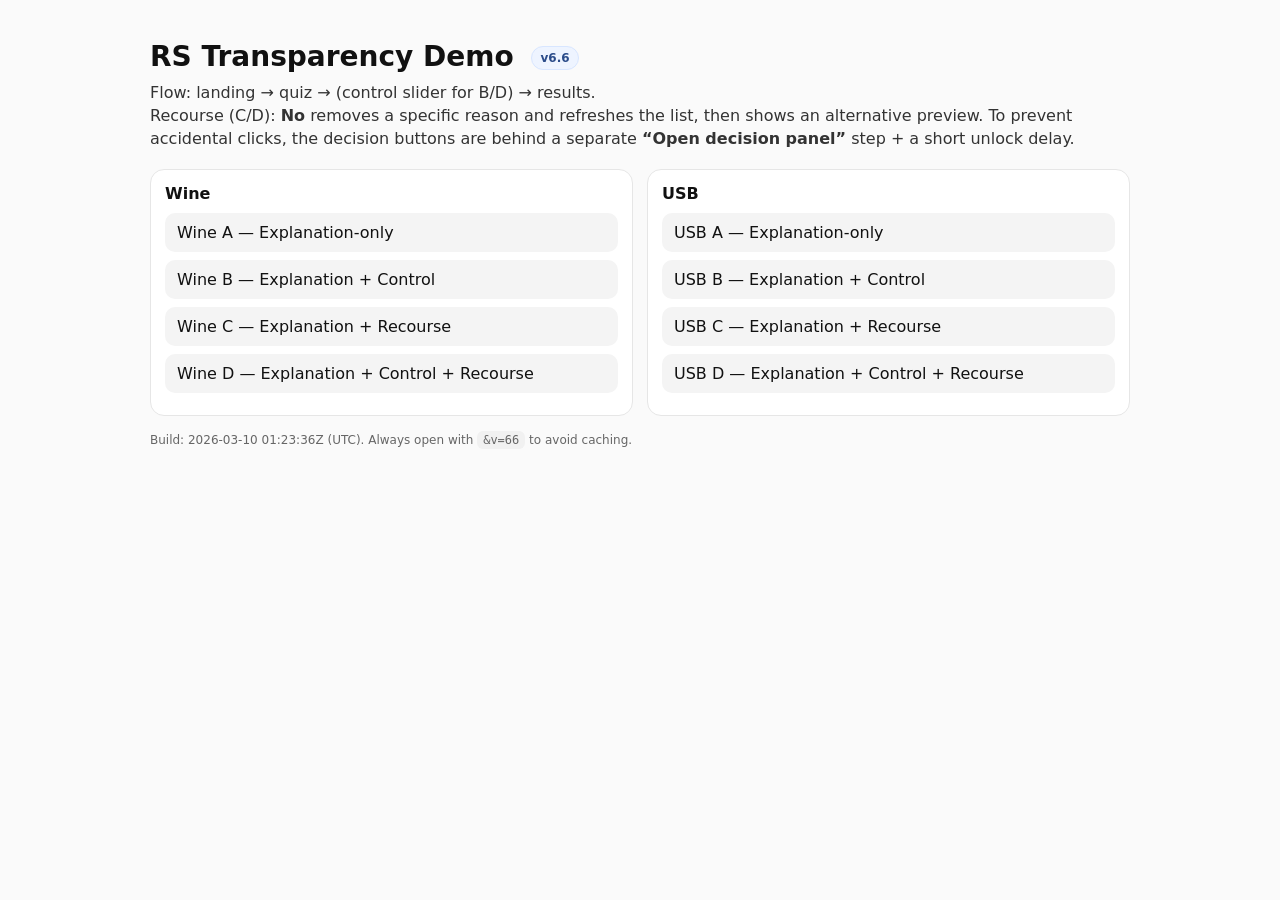
==== index.html @ 1e9b3a3a "Add files via upload" ====
<!doctype html>
<html lang="en">
<head>
  <meta charset="utf-8" />
  <meta name="viewport" content="width=device-width,initial-scale=1" />
  <title>RS Transparency Demo · v6.6</title>
  <meta http-equiv="Cache-Control" content="no-cache, no-store, must-revalidate" />
  <meta http-equiv="Pragma" content="no-cache" />
  <meta http-equiv="Expires" content="0" />
  <style>
    body{font-family:system-ui,-apple-system,Segoe UI,Roboto,Helvetica,Arial,sans-serif;margin:0;background:#fafafa;color:#111}
    .wrap{max-width:980px;margin:40px auto;padding:0 20px}
    h1{font-size:28px;margin:0 0 8px}
    p{margin:0 0 18px;color:#333;line-height:1.45}
    .grid{display:grid;grid-template-columns:repeat(auto-fit,minmax(260px,1fr));gap:14px}
    .card{background:#fff;border:1px solid #e6e6e6;border-radius:14px;padding:14px}
    .card h2{font-size:16px;margin:0 0 10px}
    a{display:block;padding:10px 12px;border-radius:10px;background:#f4f4f4;color:#111;text-decoration:none;margin:8px 0}
    a:hover{background:#ececec}
    .small{font-size:12px;color:#666;margin-top:16px;line-height:1.45}
    code{background:#f1f1f1;padding:2px 6px;border-radius:6px}
    .badge{display:inline-block;font-size:12px;background:#eef4ff;border:1px solid #d8e6ff;color:#2b4c8a;border-radius:999px;padding:4px 8px;margin-left:8px;vertical-align:middle}
  </style>
</head>
<body>
  <div class="wrap">
    <h1>RS Transparency Demo <span class="badge">v6.6</span></h1>
    <p>
      Flow: landing → quiz → (control slider for B/D) → results.<br/>
      Recourse (C/D): <b>No</b> removes a specific reason and refreshes the list, then shows an alternative preview. To prevent accidental clicks,
      the decision buttons are behind a separate <b>“Open decision panel”</b> step + a short unlock delay.
    </p>

    <div class="grid">
      <div class="card">
        <h2>Wine</h2>
        <a href="app.html?product=wine&cond=A&v=66">Wine A — Explanation-only</a>
        <a href="app.html?product=wine&cond=B&v=66">Wine B — Explanation + Control</a>
        <a href="app.html?product=wine&cond=C&v=66">Wine C — Explanation + Recourse</a>
        <a href="app.html?product=wine&cond=D&v=66">Wine D — Explanation + Control + Recourse</a>
      </div>
      <div class="card">
        <h2>USB</h2>
        <a href="app.html?product=usb&cond=A&v=66">USB A — Explanation-only</a>
        <a href="app.html?product=usb&cond=B&v=66">USB B — Explanation + Control</a>
        <a href="app.html?product=usb&cond=C&v=66">USB C — Explanation + Recourse</a>
        <a href="app.html?product=usb&cond=D&v=66">USB D — Explanation + Control + Recourse</a>
      </div>
    </div>

    <div class="small">
      Build: 2026-03-10 01:23:36Z (UTC). Always open with <code>&v=66</code> to avoid caching.
    </div>
  </div>
</body>
</html>
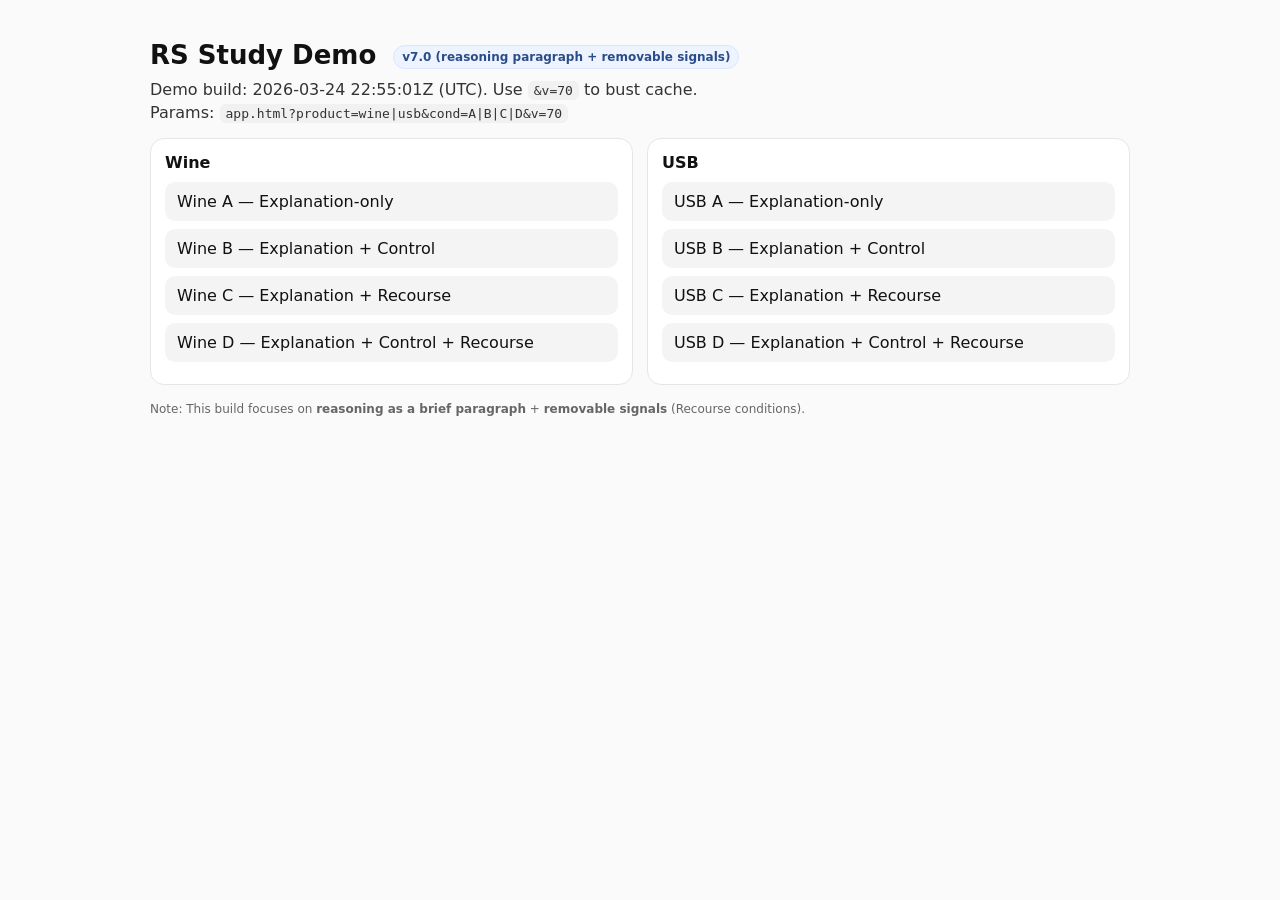
==== commit 9e0e5a9d: "Add files via upload" ====
--- a/index.html
+++ b/index.html
@@ -3,15 +3,15 @@
 <head>
   <meta charset="utf-8" />
   <meta name="viewport" content="width=device-width,initial-scale=1" />
-  <title>RS Transparency Demo · v6.6</title>
+  <title>RS Study Demo · v7.0 (reasoning paragraph + removable signals)</title>
   <meta http-equiv="Cache-Control" content="no-cache, no-store, must-revalidate" />
   <meta http-equiv="Pragma" content="no-cache" />
   <meta http-equiv="Expires" content="0" />
   <style>
     body{font-family:system-ui,-apple-system,Segoe UI,Roboto,Helvetica,Arial,sans-serif;margin:0;background:#fafafa;color:#111}
     .wrap{max-width:980px;margin:40px auto;padding:0 20px}
-    h1{font-size:28px;margin:0 0 8px}
-    p{margin:0 0 18px;color:#333;line-height:1.45}
+    h1{font-size:26px;margin:0 0 8px}
+    p{margin:0 0 14px;color:#333;line-height:1.45}
     .grid{display:grid;grid-template-columns:repeat(auto-fit,minmax(260px,1fr));gap:14px}
     .card{background:#fff;border:1px solid #e6e6e6;border-radius:14px;padding:14px}
     .card h2{font-size:16px;margin:0 0 10px}
@@ -24,32 +24,31 @@
 </head>
 <body>
   <div class="wrap">
-    <h1>RS Transparency Demo <span class="badge">v6.6</span></h1>
+    <h1>RS Study Demo <span class="badge">v7.0 (reasoning paragraph + removable signals)</span></h1>
     <p>
-      Flow: landing → quiz → (control slider for B/D) → results.<br/>
-      Recourse (C/D): <b>No</b> removes a specific reason and refreshes the list, then shows an alternative preview. To prevent accidental clicks,
-      the decision buttons are behind a separate <b>“Open decision panel”</b> step + a short unlock delay.
+      Demo build: 2026-03-24 22:55:01Z (UTC). Use <code>&v=70</code> to bust cache.
+      <br/>Params: <code>app.html?product=wine|usb&cond=A|B|C|D&v=70</code>
     </p>
 
     <div class="grid">
       <div class="card">
         <h2>Wine</h2>
-        <a href="app.html?product=wine&cond=A&v=66">Wine A — Explanation-only</a>
-        <a href="app.html?product=wine&cond=B&v=66">Wine B — Explanation + Control</a>
-        <a href="app.html?product=wine&cond=C&v=66">Wine C — Explanation + Recourse</a>
-        <a href="app.html?product=wine&cond=D&v=66">Wine D — Explanation + Control + Recourse</a>
+        <a href="app.html?product=wine&cond=A&v=70">Wine A — Explanation-only</a>
+        <a href="app.html?product=wine&cond=B&v=70">Wine B — Explanation + Control</a>
+        <a href="app.html?product=wine&cond=C&v=70">Wine C — Explanation + Recourse</a>
+        <a href="app.html?product=wine&cond=D&v=70">Wine D — Explanation + Control + Recourse</a>
       </div>
       <div class="card">
         <h2>USB</h2>
-        <a href="app.html?product=usb&cond=A&v=66">USB A — Explanation-only</a>
-        <a href="app.html?product=usb&cond=B&v=66">USB B — Explanation + Control</a>
-        <a href="app.html?product=usb&cond=C&v=66">USB C — Explanation + Recourse</a>
-        <a href="app.html?product=usb&cond=D&v=66">USB D — Explanation + Control + Recourse</a>
+        <a href="app.html?product=usb&cond=A&v=70">USB A — Explanation-only</a>
+        <a href="app.html?product=usb&cond=B&v=70">USB B — Explanation + Control</a>
+        <a href="app.html?product=usb&cond=C&v=70">USB C — Explanation + Recourse</a>
+        <a href="app.html?product=usb&cond=D&v=70">USB D — Explanation + Control + Recourse</a>
       </div>
     </div>
 
     <div class="small">
-      Build: 2026-03-10 01:23:36Z (UTC). Always open with <code>&v=66</code> to avoid caching.
+      Note: This build focuses on <b>reasoning as a brief paragraph</b> + <b>removable signals</b> (Recourse conditions).
     </div>
   </div>
 </body>
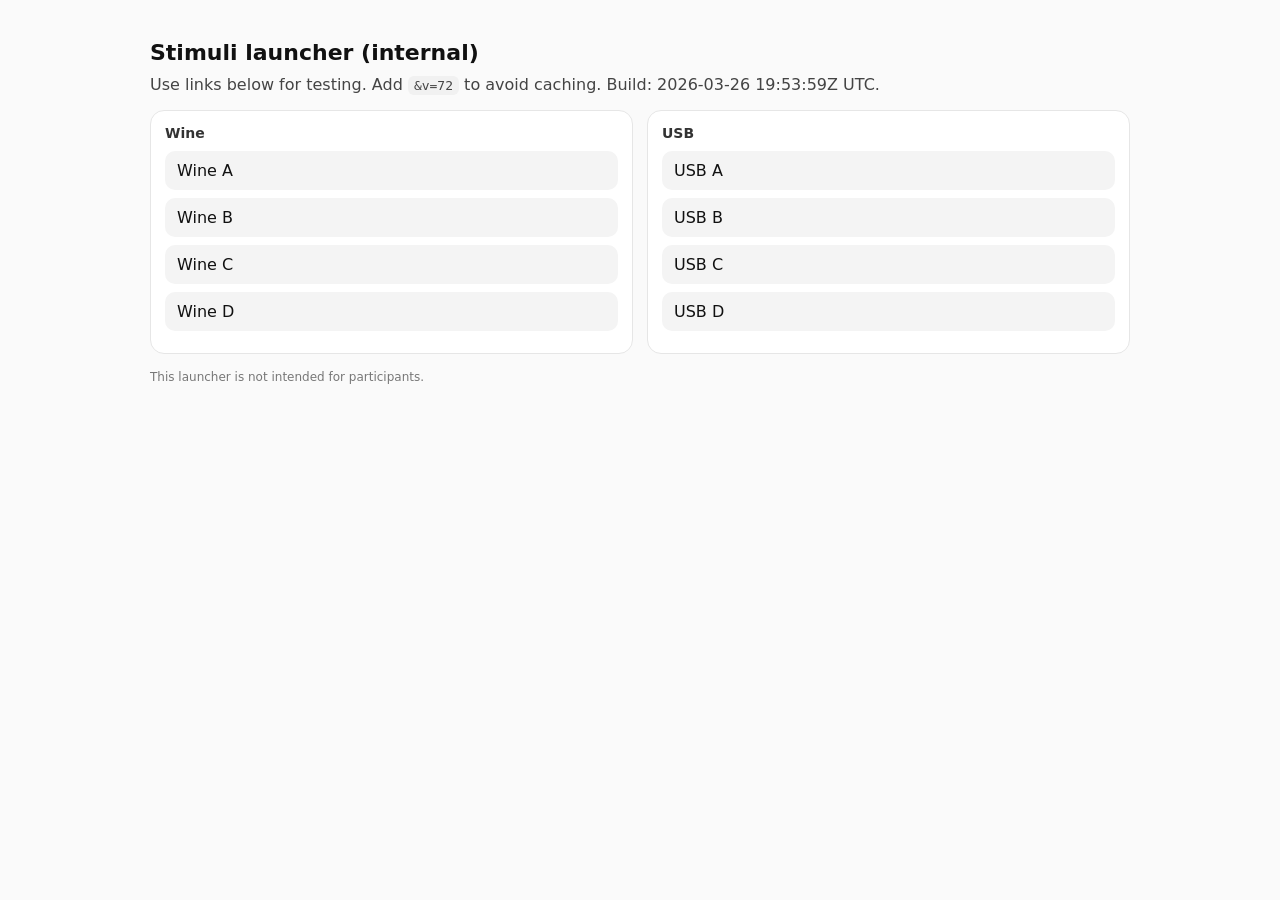
==== commit 2d66734c: "Add files via upload" ====
--- a/index.html
+++ b/index.html
@@ -3,53 +3,47 @@
 <head>
   <meta charset="utf-8" />
   <meta name="viewport" content="width=device-width,initial-scale=1" />
-  <title>RS Study Demo · v7.0 (reasoning paragraph + removable signals)</title>
+  <title>Stimuli Launcher</title>
   <meta http-equiv="Cache-Control" content="no-cache, no-store, must-revalidate" />
   <meta http-equiv="Pragma" content="no-cache" />
   <meta http-equiv="Expires" content="0" />
   <style>
     body{font-family:system-ui,-apple-system,Segoe UI,Roboto,Helvetica,Arial,sans-serif;margin:0;background:#fafafa;color:#111}
     .wrap{max-width:980px;margin:40px auto;padding:0 20px}
-    h1{font-size:26px;margin:0 0 8px}
-    p{margin:0 0 14px;color:#333;line-height:1.45}
+    h1{font-size:22px;margin:0 0 8px}
+    p{margin:0 0 14px;color:#444;line-height:1.45}
     .grid{display:grid;grid-template-columns:repeat(auto-fit,minmax(260px,1fr));gap:14px}
     .card{background:#fff;border:1px solid #e6e6e6;border-radius:14px;padding:14px}
-    .card h2{font-size:16px;margin:0 0 10px}
+    .card h2{font-size:14px;margin:0 0 10px;color:#333}
     a{display:block;padding:10px 12px;border-radius:10px;background:#f4f4f4;color:#111;text-decoration:none;margin:8px 0}
     a:hover{background:#ececec}
-    .small{font-size:12px;color:#666;margin-top:16px;line-height:1.45}
+    .small{font-size:12px;color:#777;margin-top:16px}
     code{background:#f1f1f1;padding:2px 6px;border-radius:6px}
-    .badge{display:inline-block;font-size:12px;background:#eef4ff;border:1px solid #d8e6ff;color:#2b4c8a;border-radius:999px;padding:4px 8px;margin-left:8px;vertical-align:middle}
   </style>
 </head>
 <body>
   <div class="wrap">
-    <h1>RS Study Demo <span class="badge">v7.0 (reasoning paragraph + removable signals)</span></h1>
-    <p>
-      Demo build: 2026-03-24 22:55:01Z (UTC). Use <code>&v=70</code> to bust cache.
-      <br/>Params: <code>app.html?product=wine|usb&cond=A|B|C|D&v=70</code>
-    </p>
+    <h1>Stimuli launcher (internal)</h1>
+    <p>Use links below for testing. Add <code>&v=72</code> to avoid caching. Build: 2026-03-26 19:53:59Z UTC.</p>
 
     <div class="grid">
       <div class="card">
         <h2>Wine</h2>
-        <a href="app.html?product=wine&cond=A&v=70">Wine A — Explanation-only</a>
-        <a href="app.html?product=wine&cond=B&v=70">Wine B — Explanation + Control</a>
-        <a href="app.html?product=wine&cond=C&v=70">Wine C — Explanation + Recourse</a>
-        <a href="app.html?product=wine&cond=D&v=70">Wine D — Explanation + Control + Recourse</a>
+        <a href="app.html?product=wine&cond=A&v=72">Wine A</a>
+        <a href="app.html?product=wine&cond=B&v=72">Wine B</a>
+        <a href="app.html?product=wine&cond=C&v=72">Wine C</a>
+        <a href="app.html?product=wine&cond=D&v=72">Wine D</a>
       </div>
       <div class="card">
         <h2>USB</h2>
-        <a href="app.html?product=usb&cond=A&v=70">USB A — Explanation-only</a>
-        <a href="app.html?product=usb&cond=B&v=70">USB B — Explanation + Control</a>
-        <a href="app.html?product=usb&cond=C&v=70">USB C — Explanation + Recourse</a>
-        <a href="app.html?product=usb&cond=D&v=70">USB D — Explanation + Control + Recourse</a>
+        <a href="app.html?product=usb&cond=A&v=72">USB A</a>
+        <a href="app.html?product=usb&cond=B&v=72">USB B</a>
+        <a href="app.html?product=usb&cond=C&v=72">USB C</a>
+        <a href="app.html?product=usb&cond=D&v=72">USB D</a>
       </div>
     </div>
 
-    <div class="small">
-      Note: This build focuses on <b>reasoning as a brief paragraph</b> + <b>removable signals</b> (Recourse conditions).
-    </div>
+    <div class="small">This launcher is not intended for participants.</div>
   </div>
 </body>
 </html>
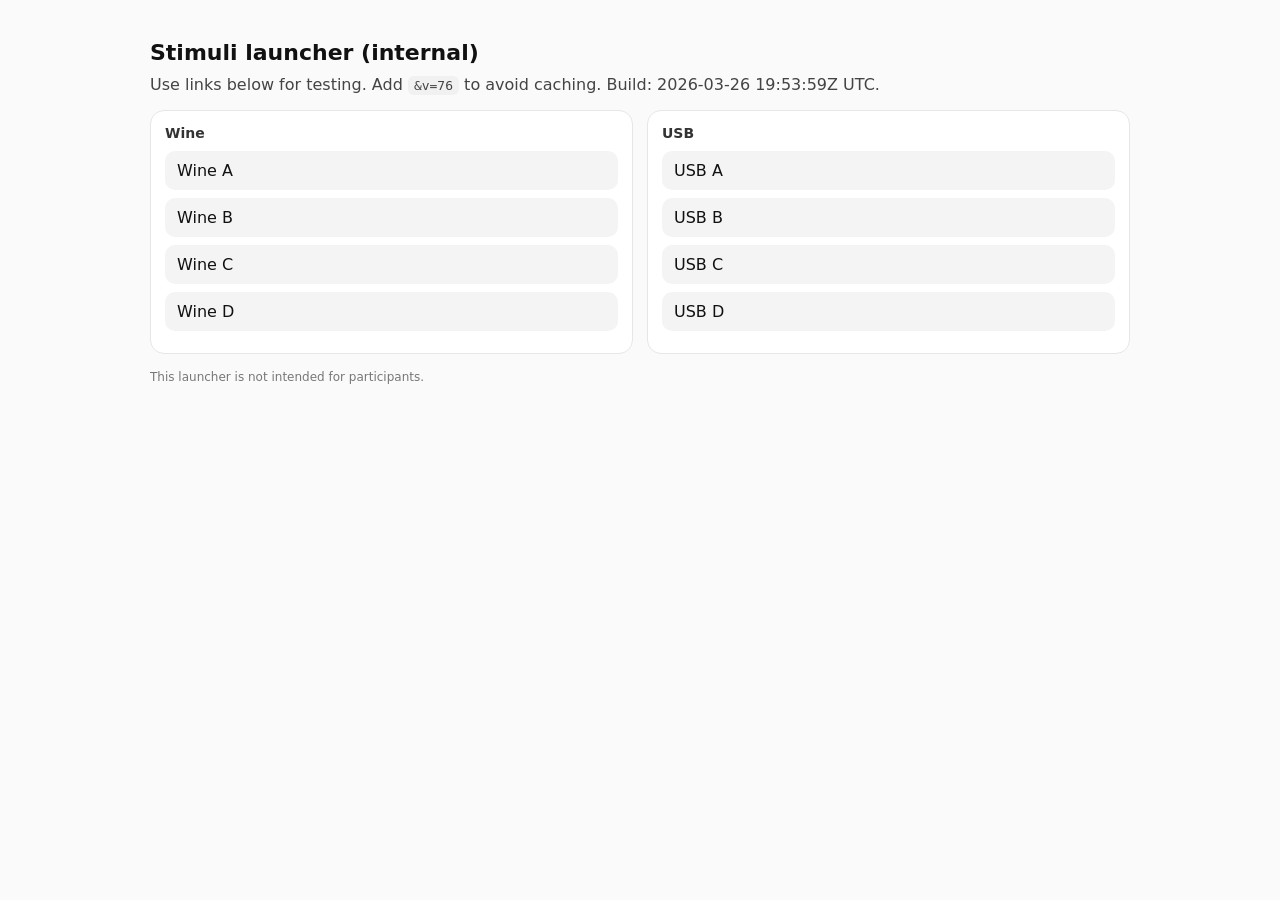
==== commit 43803e35: "Add files via upload" ====
--- a/index.html
+++ b/index.html
@@ -24,22 +24,22 @@
 <body>
   <div class="wrap">
     <h1>Stimuli launcher (internal)</h1>
-    <p>Use links below for testing. Add <code>&v=72</code> to avoid caching. Build: 2026-03-26 19:53:59Z UTC.</p>
+    <p>Use links below for testing. Add <code>&v=76</code> to avoid caching. Build: 2026-03-26 19:53:59Z UTC.</p>
 
     <div class="grid">
       <div class="card">
         <h2>Wine</h2>
-        <a href="app.html?product=wine&cond=A&v=72">Wine A</a>
-        <a href="app.html?product=wine&cond=B&v=72">Wine B</a>
-        <a href="app.html?product=wine&cond=C&v=72">Wine C</a>
-        <a href="app.html?product=wine&cond=D&v=72">Wine D</a>
+        <a href="app.html?product=wine&cond=A&v=76">Wine A</a>
+        <a href="app.html?product=wine&cond=B&v=76">Wine B</a>
+        <a href="app.html?product=wine&cond=C&v=76">Wine C</a>
+        <a href="app.html?product=wine&cond=D&v=76">Wine D</a>
       </div>
       <div class="card">
         <h2>USB</h2>
-        <a href="app.html?product=usb&cond=A&v=72">USB A</a>
-        <a href="app.html?product=usb&cond=B&v=72">USB B</a>
-        <a href="app.html?product=usb&cond=C&v=72">USB C</a>
-        <a href="app.html?product=usb&cond=D&v=72">USB D</a>
+        <a href="app.html?product=usb&cond=A&v=76">USB A</a>
+        <a href="app.html?product=usb&cond=B&v=76">USB B</a>
+        <a href="app.html?product=usb&cond=C&v=76">USB C</a>
+        <a href="app.html?product=usb&cond=D&v=76">USB D</a>
       </div>
     </div>
 
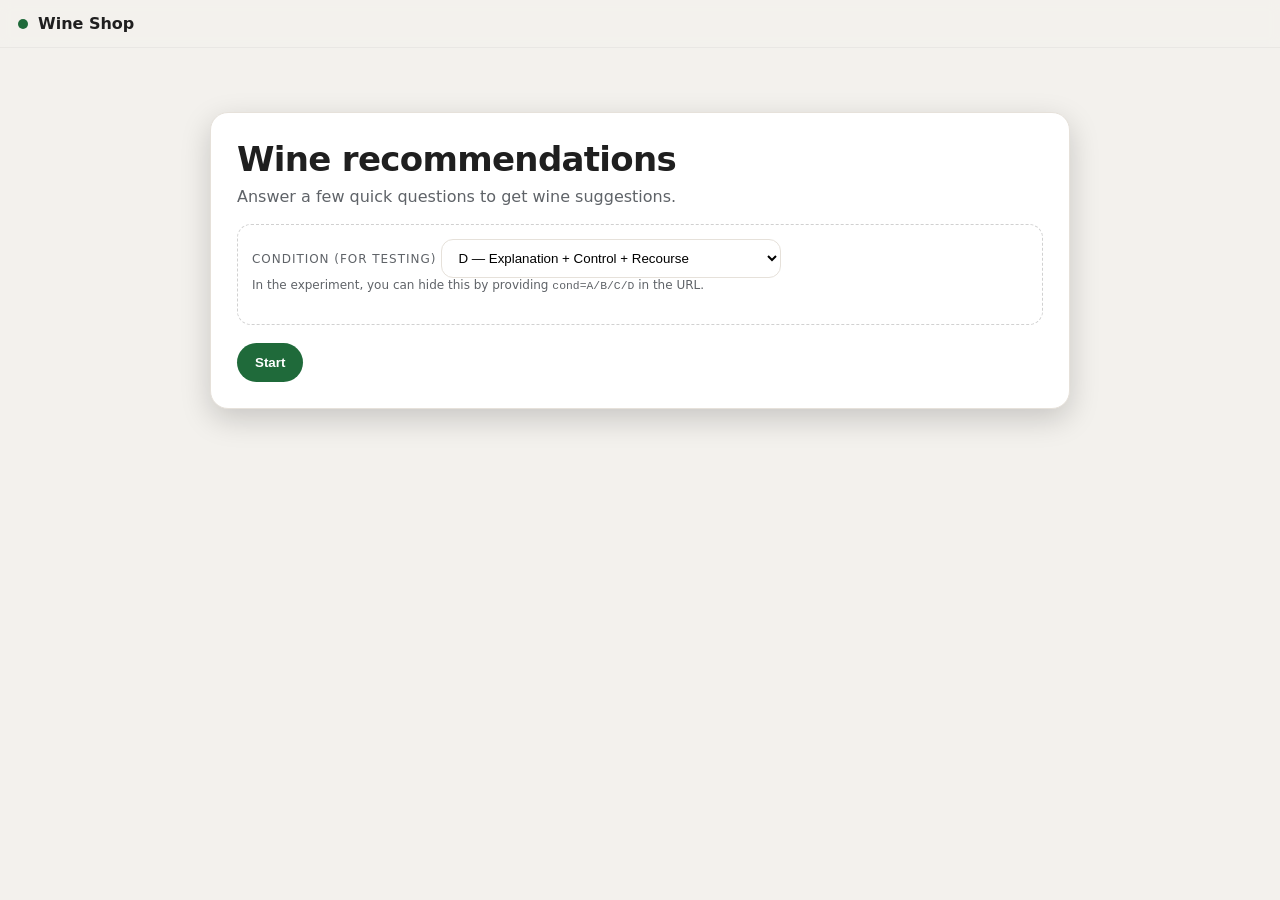
==== commit 7cdce888: "Add files via upload" ====
--- a/index.html
+++ b/index.html
@@ -2,48 +2,15 @@
 <html lang="en">
 <head>
   <meta charset="utf-8" />
-  <meta name="viewport" content="width=device-width,initial-scale=1" />
-  <title>Stimuli Launcher</title>
-  <meta http-equiv="Cache-Control" content="no-cache, no-store, must-revalidate" />
-  <meta http-equiv="Pragma" content="no-cache" />
-  <meta http-equiv="Expires" content="0" />
+  <meta name="viewport" content="width=device-width, initial-scale=1" />
+  <title>Wine recommendations</title>
+  <meta http-equiv="refresh" content="0; url=app.html" />
   <style>
-    body{font-family:system-ui,-apple-system,Segoe UI,Roboto,Helvetica,Arial,sans-serif;margin:0;background:#fafafa;color:#111}
-    .wrap{max-width:980px;margin:40px auto;padding:0 20px}
-    h1{font-size:22px;margin:0 0 8px}
-    p{margin:0 0 14px;color:#444;line-height:1.45}
-    .grid{display:grid;grid-template-columns:repeat(auto-fit,minmax(260px,1fr));gap:14px}
-    .card{background:#fff;border:1px solid #e6e6e6;border-radius:14px;padding:14px}
-    .card h2{font-size:14px;margin:0 0 10px;color:#333}
-    a{display:block;padding:10px 12px;border-radius:10px;background:#f4f4f4;color:#111;text-decoration:none;margin:8px 0}
-    a:hover{background:#ececec}
-    .small{font-size:12px;color:#777;margin-top:16px}
-    code{background:#f1f1f1;padding:2px 6px;border-radius:6px}
+    body{font-family:system-ui,-apple-system,Segoe UI,Roboto,Helvetica,Arial,sans-serif;padding:24px;line-height:1.4}
+    a{color:#0b57d0}
   </style>
 </head>
 <body>
-  <div class="wrap">
-    <h1>Stimuli launcher (internal)</h1>
-    <p>Use links below for testing. Add <code>&v=76</code> to avoid caching. Build: 2026-03-26 19:53:59Z UTC.</p>
-
-    <div class="grid">
-      <div class="card">
-        <h2>Wine</h2>
-        <a href="app.html?product=wine&cond=A&v=76">Wine A</a>
-        <a href="app.html?product=wine&cond=B&v=76">Wine B</a>
-        <a href="app.html?product=wine&cond=C&v=76">Wine C</a>
-        <a href="app.html?product=wine&cond=D&v=76">Wine D</a>
-      </div>
-      <div class="card">
-        <h2>USB</h2>
-        <a href="app.html?product=usb&cond=A&v=76">USB A</a>
-        <a href="app.html?product=usb&cond=B&v=76">USB B</a>
-        <a href="app.html?product=usb&cond=C&v=76">USB C</a>
-        <a href="app.html?product=usb&cond=D&v=76">USB D</a>
-      </div>
-    </div>
-
-    <div class="small">This launcher is not intended for participants.</div>
-  </div>
+  <p>Redirecting to <a href="app.html">app.html</a>…</p>
 </body>
 </html>
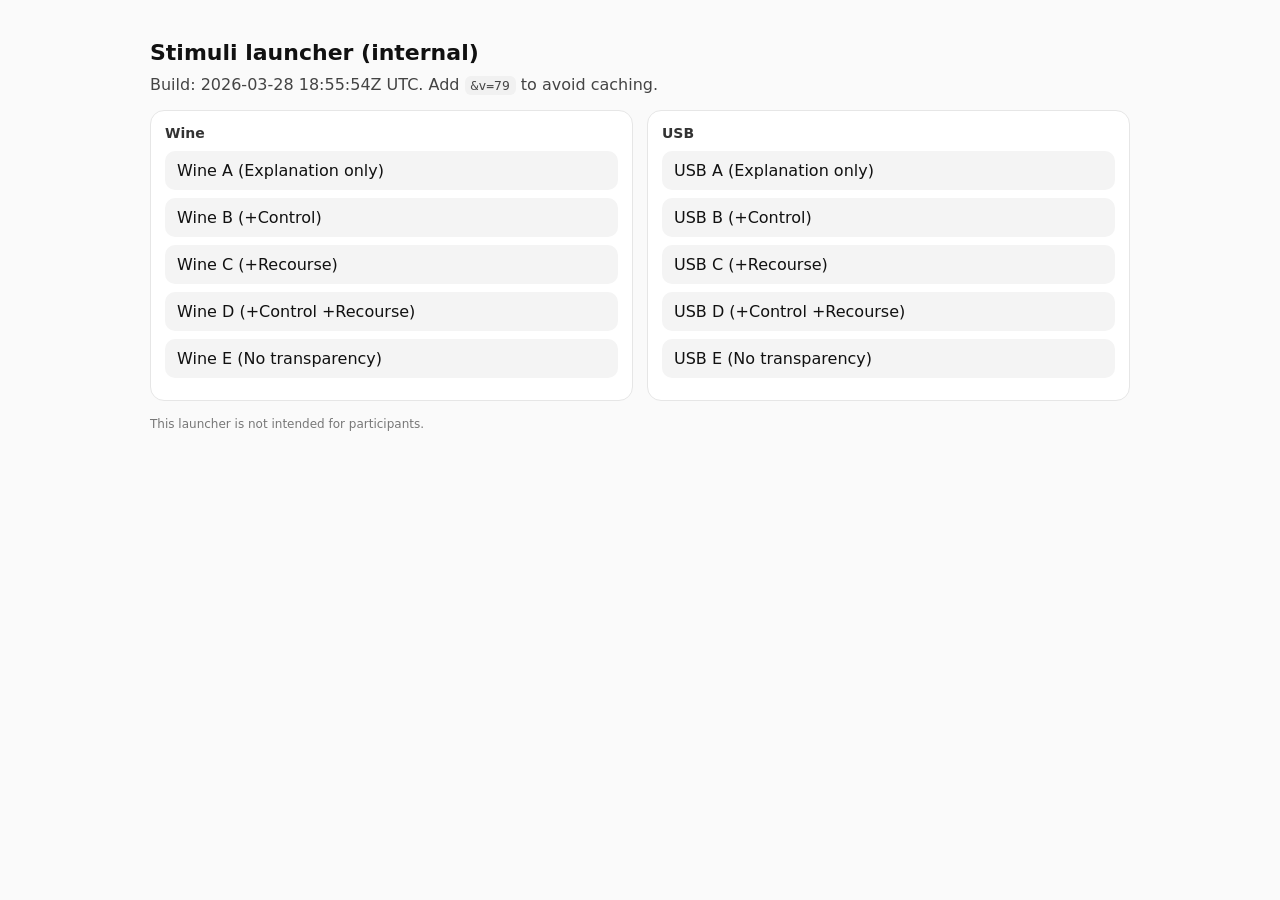
==== commit a06735cb: "Add files via upload" ====
--- a/index.html
+++ b/index.html
@@ -2,15 +2,50 @@
 <html lang="en">
 <head>
   <meta charset="utf-8" />
-  <meta name="viewport" content="width=device-width, initial-scale=1" />
-  <title>Wine recommendations</title>
-  <meta http-equiv="refresh" content="0; url=app.html" />
+  <meta name="viewport" content="width=device-width,initial-scale=1" />
+  <title>Stimuli launcher</title>
+  <meta http-equiv="Cache-Control" content="no-cache, no-store, must-revalidate" />
+  <meta http-equiv="Pragma" content="no-cache" />
+  <meta http-equiv="Expires" content="0" />
   <style>
-    body{font-family:system-ui,-apple-system,Segoe UI,Roboto,Helvetica,Arial,sans-serif;padding:24px;line-height:1.4}
-    a{color:#0b57d0}
+    body{font-family:system-ui,-apple-system,Segoe UI,Roboto,Helvetica,Arial,sans-serif;margin:0;background:#fafafa;color:#111}
+    .wrap{max-width:980px;margin:40px auto;padding:0 20px}
+    h1{font-size:22px;margin:0 0 8px}
+    p{margin:0 0 14px;color:#444;line-height:1.45}
+    .grid{display:grid;grid-template-columns:repeat(auto-fit,minmax(260px,1fr));gap:14px}
+    .card{background:#fff;border:1px solid #e6e6e6;border-radius:14px;padding:14px}
+    .card h2{font-size:14px;margin:0 0 10px;color:#333}
+    a{display:block;padding:10px 12px;border-radius:10px;background:#f4f4f4;color:#111;text-decoration:none;margin:8px 0}
+    a:hover{background:#ececec}
+    .small{font-size:12px;color:#777;margin-top:16px}
+    code{background:#f1f1f1;padding:2px 6px;border-radius:6px}
   </style>
 </head>
 <body>
-  <p>Redirecting to <a href="app.html">app.html</a>…</p>
+  <div class="wrap">
+    <h1>Stimuli launcher (internal)</h1>
+    <p>Build: 2026-03-28 18:55:54Z UTC. Add <code>&v=79</code> to avoid caching.</p>
+
+    <div class="grid">
+      <div class="card">
+        <h2>Wine</h2>
+        <a href="app.html?product=wine&cond=A&v=79">Wine A (Explanation only)</a>
+        <a href="app.html?product=wine&cond=B&v=79">Wine B (+Control)</a>
+        <a href="app.html?product=wine&cond=C&v=79">Wine C (+Recourse)</a>
+        <a href="app.html?product=wine&cond=D&v=79">Wine D (+Control +Recourse)</a>
+        <a href="app.html?product=wine&cond=E&v=79">Wine E (No transparency)</a>
+      </div>
+      <div class="card">
+        <h2>USB</h2>
+        <a href="app.html?product=usb&cond=A&v=79">USB A (Explanation only)</a>
+        <a href="app.html?product=usb&cond=B&v=79">USB B (+Control)</a>
+        <a href="app.html?product=usb&cond=C&v=79">USB C (+Recourse)</a>
+        <a href="app.html?product=usb&cond=D&v=79">USB D (+Control +Recourse)</a>
+        <a href="app.html?product=usb&cond=E&v=79">USB E (No transparency)</a>
+      </div>
+    </div>
+
+    <div class="small">This launcher is not intended for participants.</div>
+  </div>
 </body>
 </html>
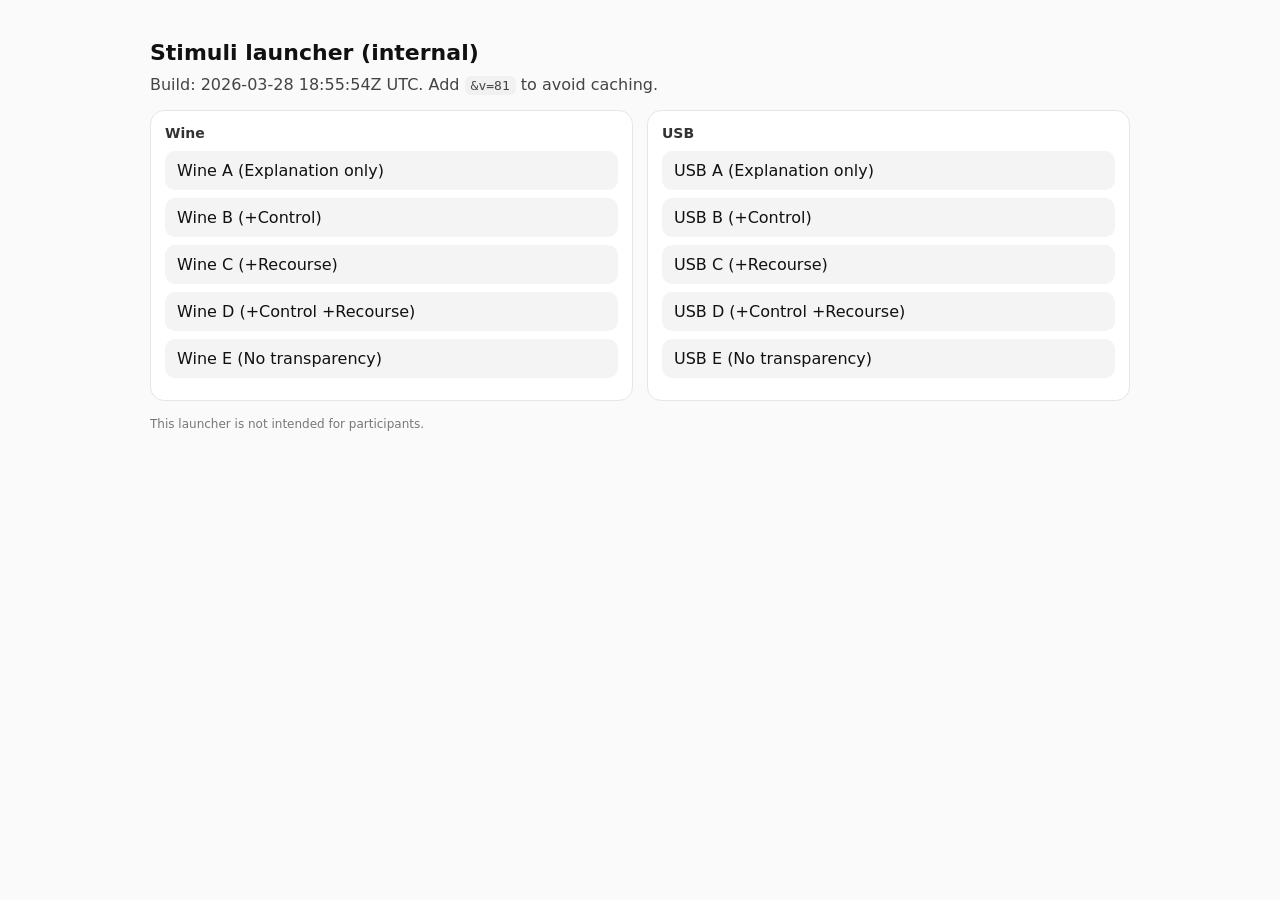
==== commit 88433fac: "Add files via upload" ====
--- a/index.html
+++ b/index.html
@@ -24,24 +24,24 @@
 <body>
   <div class="wrap">
     <h1>Stimuli launcher (internal)</h1>
-    <p>Build: 2026-03-28 18:55:54Z UTC. Add <code>&v=79</code> to avoid caching.</p>
+    <p>Build: 2026-03-28 18:55:54Z UTC. Add <code>&v=81</code> to avoid caching.</p>
 
     <div class="grid">
       <div class="card">
         <h2>Wine</h2>
-        <a href="app.html?product=wine&cond=A&v=79">Wine A (Explanation only)</a>
-        <a href="app.html?product=wine&cond=B&v=79">Wine B (+Control)</a>
-        <a href="app.html?product=wine&cond=C&v=79">Wine C (+Recourse)</a>
-        <a href="app.html?product=wine&cond=D&v=79">Wine D (+Control +Recourse)</a>
-        <a href="app.html?product=wine&cond=E&v=79">Wine E (No transparency)</a>
+        <a href="app.html?product=wine&cond=A&v=81">Wine A (Explanation only)</a>
+        <a href="app.html?product=wine&cond=B&v=81">Wine B (+Control)</a>
+        <a href="app.html?product=wine&cond=C&v=81">Wine C (+Recourse)</a>
+        <a href="app.html?product=wine&cond=D&v=81">Wine D (+Control +Recourse)</a>
+        <a href="app.html?product=wine&cond=E&v=81">Wine E (No transparency)</a>
       </div>
       <div class="card">
         <h2>USB</h2>
-        <a href="app.html?product=usb&cond=A&v=79">USB A (Explanation only)</a>
-        <a href="app.html?product=usb&cond=B&v=79">USB B (+Control)</a>
-        <a href="app.html?product=usb&cond=C&v=79">USB C (+Recourse)</a>
-        <a href="app.html?product=usb&cond=D&v=79">USB D (+Control +Recourse)</a>
-        <a href="app.html?product=usb&cond=E&v=79">USB E (No transparency)</a>
+        <a href="app.html?product=usb&cond=A&v=81">USB A (Explanation only)</a>
+        <a href="app.html?product=usb&cond=B&v=81">USB B (+Control)</a>
+        <a href="app.html?product=usb&cond=C&v=81">USB C (+Recourse)</a>
+        <a href="app.html?product=usb&cond=D&v=81">USB D (+Control +Recourse)</a>
+        <a href="app.html?product=usb&cond=E&v=81">USB E (No transparency)</a>
       </div>
     </div>
 
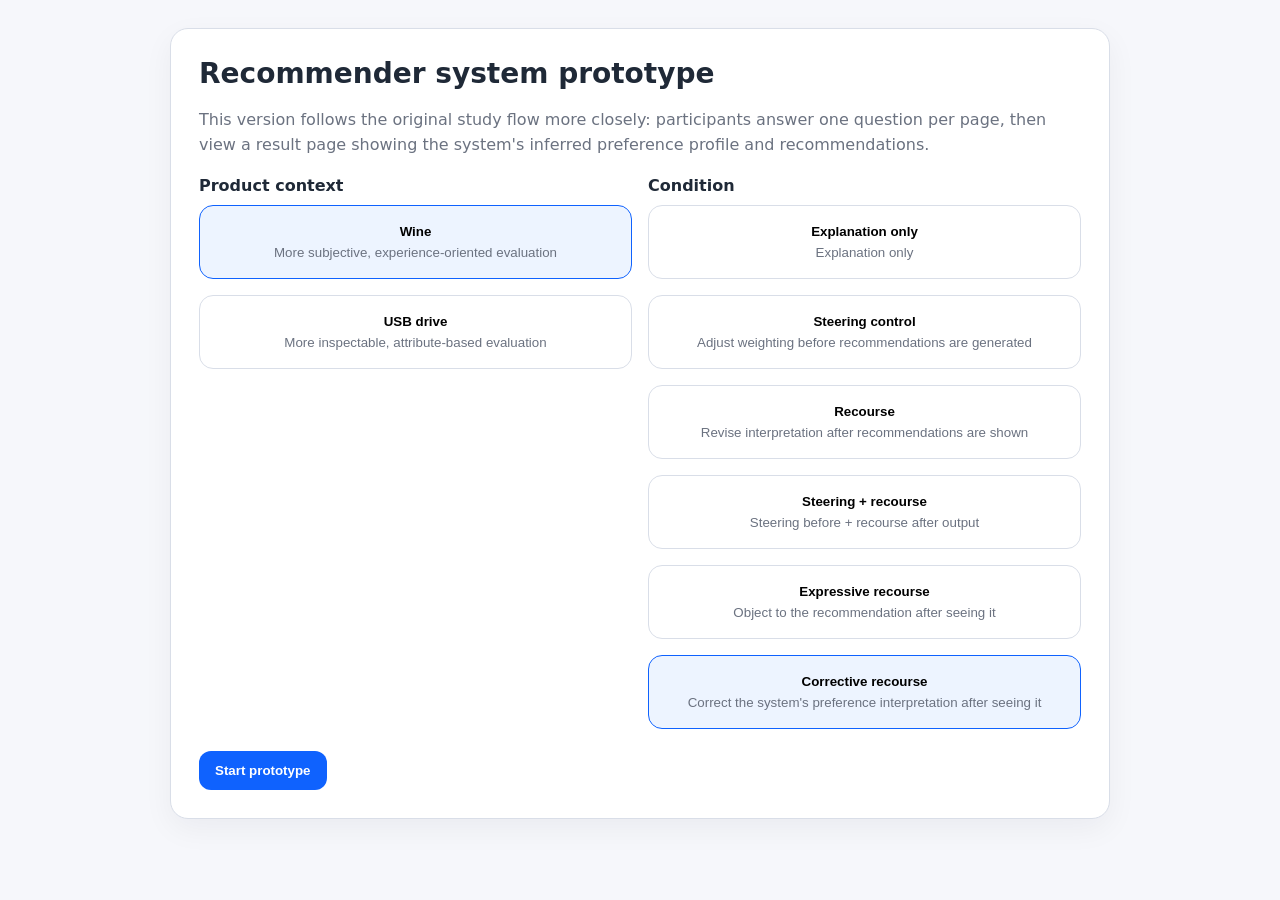
==== commit 286970f5: "Add files via upload" ====
--- a/index.html
+++ b/index.html
@@ -1,51 +1,13 @@
 <!doctype html>
 <html lang="en">
 <head>
-  <meta charset="utf-8" />
-  <meta name="viewport" content="width=device-width,initial-scale=1" />
-  <title>Stimuli launcher</title>
-  <meta http-equiv="Cache-Control" content="no-cache, no-store, must-revalidate" />
-  <meta http-equiv="Pragma" content="no-cache" />
-  <meta http-equiv="Expires" content="0" />
-  <style>
-    body{font-family:system-ui,-apple-system,Segoe UI,Roboto,Helvetica,Arial,sans-serif;margin:0;background:#fafafa;color:#111}
-    .wrap{max-width:980px;margin:40px auto;padding:0 20px}
-    h1{font-size:22px;margin:0 0 8px}
-    p{margin:0 0 14px;color:#444;line-height:1.45}
-    .grid{display:grid;grid-template-columns:repeat(auto-fit,minmax(260px,1fr));gap:14px}
-    .card{background:#fff;border:1px solid #e6e6e6;border-radius:14px;padding:14px}
-    .card h2{font-size:14px;margin:0 0 10px;color:#333}
-    a{display:block;padding:10px 12px;border-radius:10px;background:#f4f4f4;color:#111;text-decoration:none;margin:8px 0}
-    a:hover{background:#ececec}
-    .small{font-size:12px;color:#777;margin-top:16px}
-    code{background:#f1f1f1;padding:2px 6px;border-radius:6px}
-  </style>
+  <meta charset="utf-8">
+  <meta name="viewport" content="width=device-width, initial-scale=1">
+  <title>RS prototype v4</title>
+  <link rel="stylesheet" href="style.css">
 </head>
 <body>
-  <div class="wrap">
-    <h1>Stimuli launcher (internal)</h1>
-    <p>Build: 2026-03-28 18:55:54Z UTC. Add <code>&v=81</code> to avoid caching.</p>
-
-    <div class="grid">
-      <div class="card">
-        <h2>Wine</h2>
-        <a href="app.html?product=wine&cond=A&v=81">Wine A (Explanation only)</a>
-        <a href="app.html?product=wine&cond=B&v=81">Wine B (+Control)</a>
-        <a href="app.html?product=wine&cond=C&v=81">Wine C (+Recourse)</a>
-        <a href="app.html?product=wine&cond=D&v=81">Wine D (+Control +Recourse)</a>
-        <a href="app.html?product=wine&cond=E&v=81">Wine E (No transparency)</a>
-      </div>
-      <div class="card">
-        <h2>USB</h2>
-        <a href="app.html?product=usb&cond=A&v=81">USB A (Explanation only)</a>
-        <a href="app.html?product=usb&cond=B&v=81">USB B (+Control)</a>
-        <a href="app.html?product=usb&cond=C&v=81">USB C (+Recourse)</a>
-        <a href="app.html?product=usb&cond=D&v=81">USB D (+Control +Recourse)</a>
-        <a href="app.html?product=usb&cond=E&v=81">USB E (No transparency)</a>
-      </div>
-    </div>
-
-    <div class="small">This launcher is not intended for participants.</div>
-  </div>
+  <div id="app"></div>
+  <script src="app.js"></script>
 </body>
-</html>
+</html>
--- a/style.css
+++ b/style.css
@@ -0,0 +1,56 @@
+
+:root{
+  --bg:#f6f7fb;--card:#fff;--text:#1f2937;--muted:#6b7280;--line:#d9dee8;--accent:#0f62fe;--accent2:#edf4ff;--green:#0f8f5f;
+}
+*{box-sizing:border-box}
+body{margin:0;font-family:Inter,system-ui,-apple-system,Segoe UI,Roboto,Helvetica,Arial,sans-serif;background:var(--bg);color:var(--text)}
+.container{max-width:980px;margin:0 auto;padding:28px 20px 48px}
+.card{background:var(--card);border:1px solid var(--line);border-radius:18px;box-shadow:0 10px 30px rgba(15,23,42,.05)}
+.hero{padding:28px}
+h1{font-size:28px;line-height:1.2;margin:0 0 10px}
+h2{font-size:22px;line-height:1.3;margin:0 0 10px}
+h3{font-size:16px;margin:0 0 10px}
+p{line-height:1.6;color:#374151}
+.muted{color:var(--muted)}
+.grid{display:grid;gap:16px}
+.grid-2{grid-template-columns:repeat(auto-fit,minmax(280px,1fr))}
+.option-card{padding:18px;border:1px solid var(--line);border-radius:14px;background:#fff;cursor:pointer;transition:.18s}
+.option-card.active{border-color:var(--accent);background:var(--accent2)}
+.option-card strong{display:block;margin-bottom:6px}
+.actions{display:flex;gap:10px;flex-wrap:wrap}
+.btn{appearance:none;border:0;border-radius:12px;padding:12px 16px;font-weight:600;cursor:pointer;background:#111827;color:#fff}
+.btn.secondary{background:#fff;color:#111827;border:1px solid var(--line)}
+.btn.ghost{background:transparent;color:#111827;border:1px solid var(--line)}
+.btn.primary{background:var(--accent)}
+.btn.green{background:var(--green)}
+.progress{display:flex;align-items:center;gap:10px;margin-bottom:10px}
+.progress .pill{font-size:12px;font-weight:700;color:var(--accent);background:var(--accent2);padding:6px 10px;border-radius:999px}
+.question-wrap{padding:28px}
+.question-title{margin:8px 0 18px;font-size:24px;line-height:1.35}
+.choices{display:grid;gap:12px}
+.choice{display:flex;align-items:flex-start;gap:12px;padding:16px;border:1px solid var(--line);border-radius:14px;background:#fff;cursor:pointer}
+.choice input{margin-top:3px}
+.choice.selected{border-color:var(--accent);background:var(--accent2)}
+.topbar{display:flex;justify-content:space-between;align-items:center;margin-bottom:16px;gap:16px;flex-wrap:wrap}
+.progressbar{height:8px;border-radius:999px;background:#e9edf5;overflow:hidden;flex:1;min-width:220px}
+.progressbar>span{display:block;height:100%;background:var(--accent);width:0}
+.small{font-size:13px;color:var(--muted)}
+.layout{display:grid;grid-template-columns:1.15fr .85fr;gap:18px}
+@media (max-width: 840px){.layout{grid-template-columns:1fr}}
+.panel{padding:22px}
+.summary{background:#f8fbff;border:1px solid #d9e8ff;border-radius:16px;padding:18px}
+.summary strong{display:block;margin-bottom:8px}
+.product-list{display:grid;gap:12px;margin-top:12px}
+.product{border:1px solid var(--line);border-radius:16px;padding:16px;background:#fff;display:grid;gap:8px}
+.product.selected{border-color:var(--accent);box-shadow:0 0 0 3px rgba(15,98,254,.08)}
+.row{display:flex;justify-content:space-between;gap:12px;align-items:center;flex-wrap:wrap}
+.tag{font-size:12px;padding:6px 10px;border-radius:999px;background:#eef2ff;color:#334155;font-weight:700}
+.note{margin-top:12px;padding:12px 14px;border-radius:12px;background:#eefaf3;border:1px solid #ccebd8;color:#0c5b3f}
+.rec-controls{display:grid;gap:12px;margin-top:16px}
+.inline-box{padding:16px;border:1px dashed #b8c2d4;border-radius:14px;background:#fafbfd}
+.field{display:grid;gap:8px}
+select, input[type="range"]{width:100%}
+.range-row{display:grid;gap:12px}
+.kv{display:flex;justify-content:space-between;font-size:13px;color:var(--muted)}
+.footer-actions{display:flex;justify-content:space-between;gap:12px;margin-top:22px;flex-wrap:wrap}
+.jsonbox{background:#0f172a;color:#e5e7eb;padding:12px;border-radius:12px;font-size:12px;white-space:pre-wrap;max-height:180px;overflow:auto}
